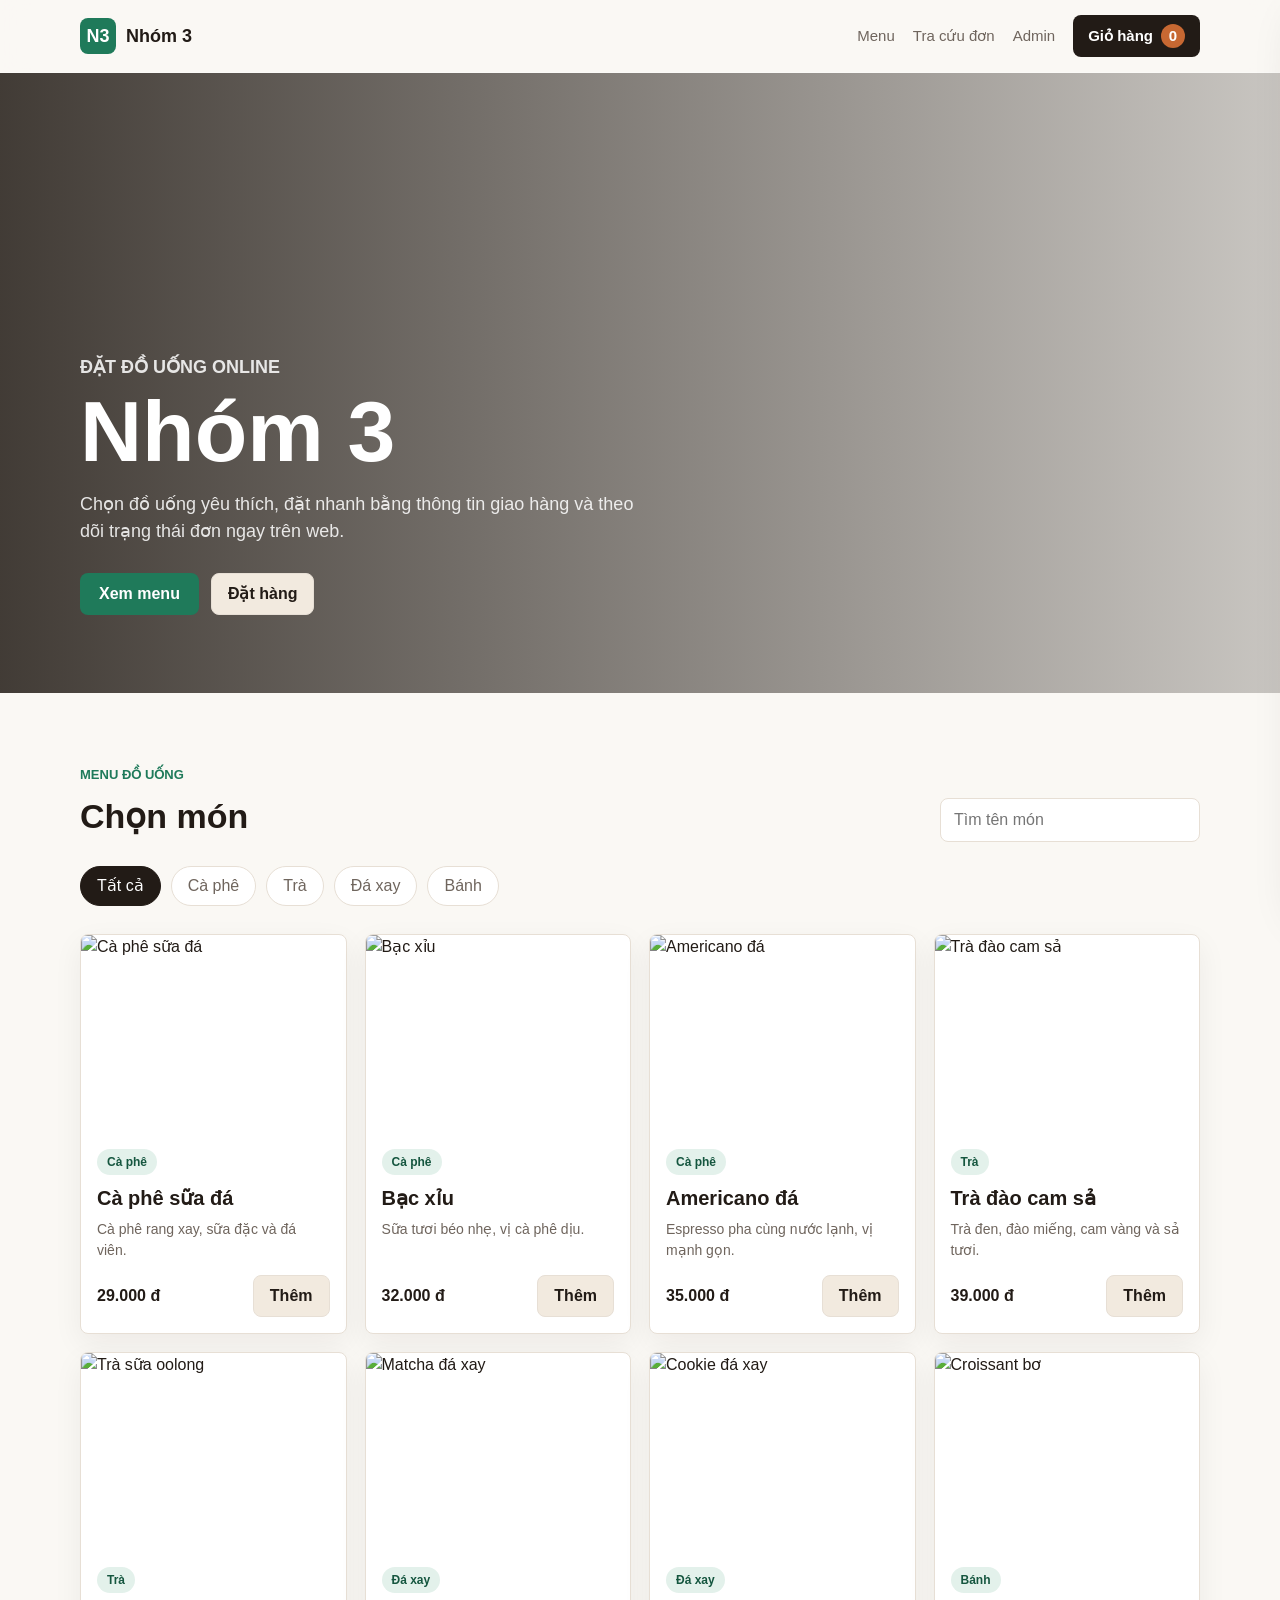
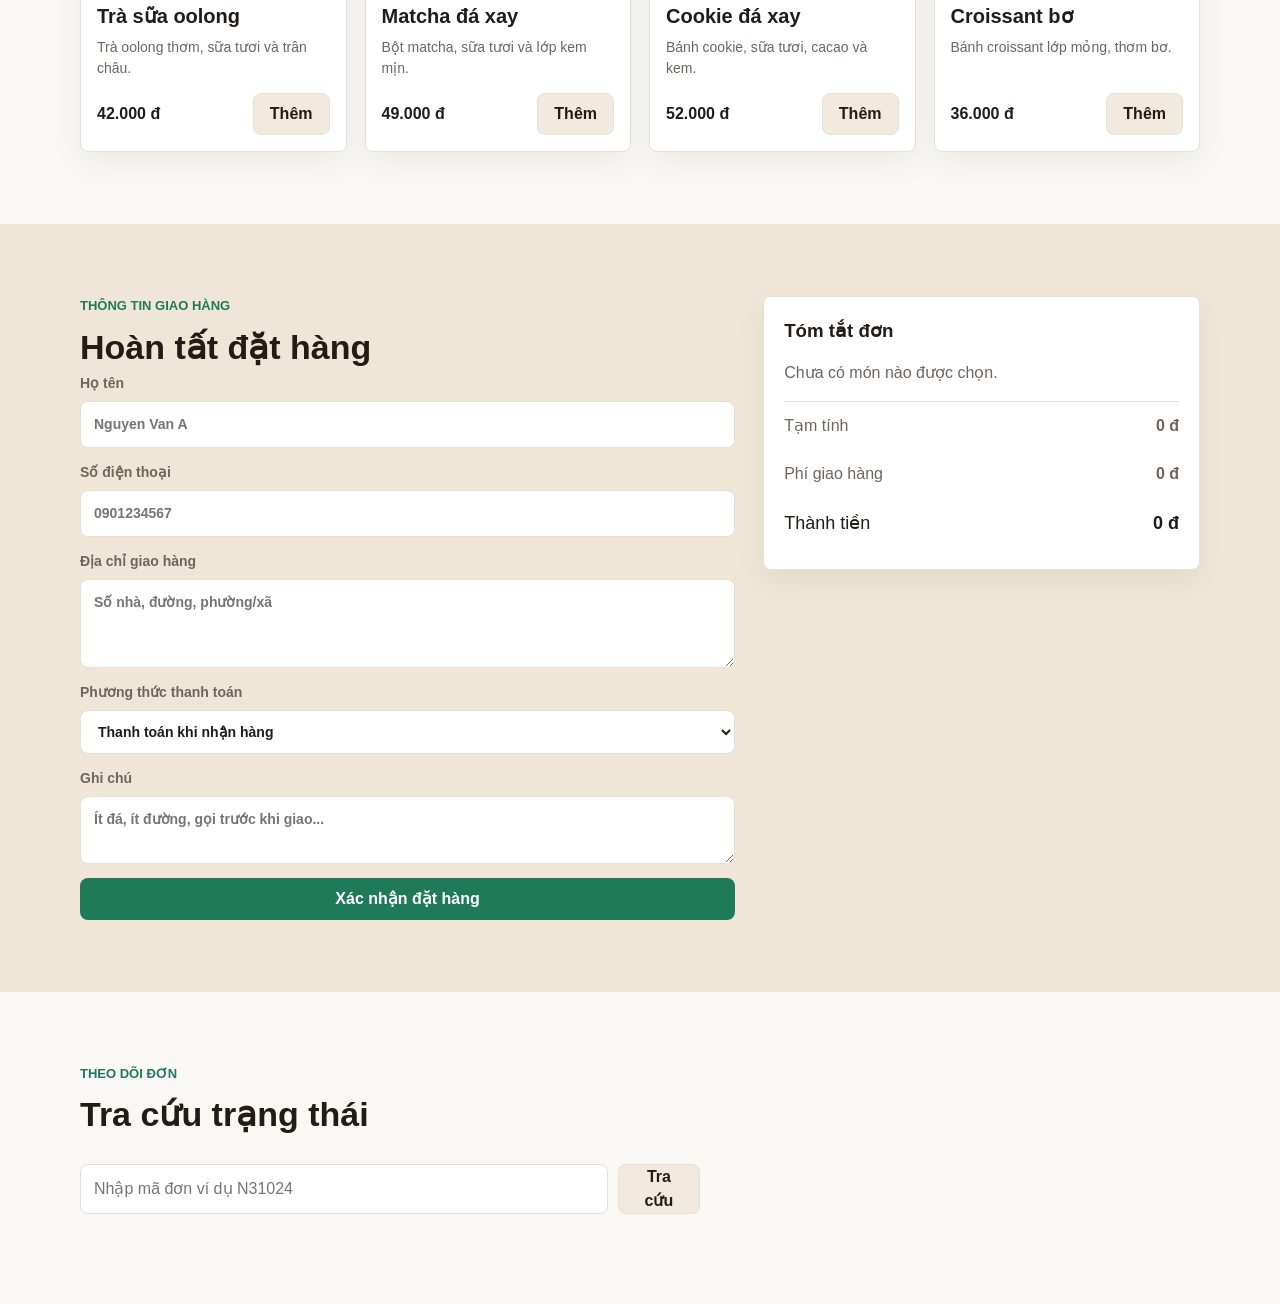
==== index.html @ b3cf177c "Frontend-Thien" ====
<!doctype html>
<html lang="vi">
  <head>
    <meta charset="UTF-8" />
    <meta name="viewport" content="width=device-width, initial-scale=1.0" />
    <title>Nhóm 3 - Đặt đồ uống cà phê</title>
    <link rel="stylesheet" href="styles.css" />
  </head>
  <body>
    <header class="site-header">
      <nav class="navbar">
        <a class="brand" href="#home" aria-label="Nhóm 3">
          <span class="brand-mark">N3</span>
          <span>Nhóm 3</span>
        </a>
        <div class="nav-actions">
          <a href="#menu">Menu</a>
          <a href="#tracking">Tra cứu đơn</a>
          <a href="admin.html">Admin</a>
          <button class="cart-button" id="openCart" type="button">
            Giỏ hàng
            <span id="cartCount">0</span>
          </button>
        </div>
      </nav>
    </header>

    <main>
      <section class="hero" id="home">
        <div class="hero-overlay"></div>
        <div class="hero-content">
          <p class="eyebrow">Đặt đồ uống online</p>
          <h1>Nhóm 3</h1>
          <p>
            Chọn đồ uống yêu thích, đặt nhanh bằng thông tin giao hàng và theo
            dõi trạng thái đơn ngay trên web.
          </p>
          <div class="hero-actions">
            <a class="primary-link" href="#menu">Xem menu</a>
            <a class="secondary-link" href="#checkout">Đặt hàng</a>
          </div>
        </div>
      </section>

      <section class="section shell" id="menu">
        <div class="section-heading">
          <div>
            <p class="eyebrow">Menu đồ uống</p>
            <h2>Chọn món</h2>
          </div>
          <div class="search-box">
            <input id="searchInput" type="search" placeholder="Tìm tên món" />
          </div>
        </div>

        <div class="category-tabs" id="categoryTabs"></div>
        <div class="product-grid" id="productGrid"></div>
      </section>

      <section class="section checkout-section" id="checkout">
        <div class="shell checkout-layout">
          <div>
            <p class="eyebrow">Thông tin giao hàng</p>
            <h2>Hoàn tất đặt hàng</h2>
            <form class="checkout-form" id="checkoutForm">
              <label>
                Họ tên
                <input name="customerName" required type="text" placeholder="Nguyen Van A" />
              </label>
              <label>
                Số điện thoại
                <input name="phone" required type="tel" placeholder="0901234567" />
              </label>
              <label>
                Địa chỉ giao hàng
                <textarea name="address" required rows="3" placeholder="Số nhà, đường, phường/xã"></textarea>
              </label>
              <label>
                Phương thức thanh toán
                <select name="paymentMethod">
                  <option value="COD">Thanh toán khi nhận hàng</option>
                  <option value="Chuyển khoản">Chuyển khoản</option>
                </select>
              </label>
              <label>
                Ghi chú
                <textarea name="note" rows="2" placeholder="Ít đá, ít đường, gọi trước khi giao..."></textarea>
              </label>
              <button class="primary-button" type="submit">Xác nhận đặt hàng</button>
            </form>
          </div>

          <aside class="order-summary">
            <h3>Tóm tắt đơn</h3>
            <div id="checkoutItems" class="summary-list"></div>
            <div class="summary-row">
              <span>Tạm tính</span>
              <strong id="subtotalText">0 d</strong>
            </div>
            <div class="summary-row">
              <span>Phí giao hàng</span>
              <strong id="shippingText">0 d</strong>
            </div>
            <div class="summary-row total">
              <span>Thành tiền</span>
              <strong id="totalText">0 d</strong>
            </div>
          </aside>
        </div>
      </section>

      <section class="section shell tracking-section" id="tracking">
        <div class="section-heading">
          <div>
            <p class="eyebrow">Theo dõi đơn</p>
            <h2>Tra cứu trạng thái</h2>
          </div>
        </div>
        <form class="tracking-form" id="trackingForm">
          <input name="orderCode" type="text" placeholder="Nhập mã đơn ví dụ N31024" />
          <button class="secondary-button" type="submit">Tra cứu</button>
        </form>
        <div id="trackingResult" class="tracking-result"></div>
      </section>
    </main>

    <aside class="cart-panel" id="cartPanel" aria-hidden="true">
      <div class="cart-header">
        <h2>Giỏ hàng</h2>
        <button class="icon-button" id="closeCart" type="button" aria-label="Đóng giỏ hàng">x</button>
      </div>
      <div class="cart-items" id="cartItems"></div>
      <div class="cart-footer">
        <div class="summary-row total">
          <span>Tổng tạm tính</span>
          <strong id="cartSubtotal">0 d</strong>
        </div>
        <a class="primary-link full" href="#checkout" id="checkoutLink">Đặt hàng</a>
      </div>
    </aside>
    <div class="backdrop" id="backdrop"></div>

    <div class="toast" id="toast"></div>

    <script src="data.js"></script>
    <script src="app.js"></script>
  </body>
</html>
---- styles.css ----
:root {
  --bg: #faf8f4;
  --surface: #ffffff;
  --ink: #221b16;
  --muted: #6f655d;
  --line: #e7dfd5;
  --accent: #1f7a5a;
  --accent-dark: #15563f;
  --warm: #c76832;
  --soft: #f2eadf;
  --danger: #b4483b;
  --shadow: 0 18px 45px rgba(41, 29, 20, 0.14);
}

* {
  box-sizing: border-box;
}

html {
  scroll-behavior: smooth;
}

body {
  margin: 0;
  background: var(--bg);
  color: var(--ink);
  font-family: Arial, Helvetica, sans-serif;
  line-height: 1.5;
}

a {
  color: inherit;
  text-decoration: none;
}

button,
input,
textarea,
select {
  font: inherit;
}

img {
  display: block;
  max-width: 100%;
}

.shell {
  width: min(1120px, calc(100% - 32px));
  margin: 0 auto;
}

.site-header {
  position: sticky;
  top: 0;
  z-index: 20;
  border-bottom: 1px solid rgba(255, 255, 255, 0.3);
  background: rgba(250, 248, 244, 0.88);
  backdrop-filter: blur(14px);
}

.navbar {
  width: min(1120px, calc(100% - 32px));
  min-height: 72px;
  margin: 0 auto;
  display: flex;
  align-items: center;
  justify-content: space-between;
  gap: 18px;
}

.brand {
  display: flex;
  align-items: center;
  gap: 10px;
  font-weight: 800;
  font-size: 18px;
}

.brand-mark {
  display: grid;
  width: 36px;
  height: 36px;
  place-items: center;
  border-radius: 8px;
  background: var(--accent);
  color: white;
}

.nav-actions {
  display: flex;
  align-items: center;
  gap: 18px;
  color: var(--muted);
  font-size: 15px;
}

.cart-button,
.primary-button,
.secondary-button,
.primary-link,
.secondary-link {
  display: inline-flex;
  align-items: center;
  justify-content: center;
  min-height: 42px;
  border-radius: 8px;
  border: 1px solid transparent;
  cursor: pointer;
  font-weight: 700;
}

.cart-button {
  gap: 8px;
  padding: 0 14px;
  color: white;
  background: var(--ink);
}

.cart-button span {
  min-width: 24px;
  height: 24px;
  display: grid;
  place-items: center;
  border-radius: 999px;
  background: var(--warm);
}

.primary-button,
.primary-link {
  padding: 0 18px;
  color: white;
  background: var(--accent);
}

.primary-button:hover,
.primary-link:hover {
  background: var(--accent-dark);
}

.secondary-button,
.secondary-link {
  padding: 0 16px;
  color: var(--ink);
  background: var(--soft);
  border-color: var(--line);
}

.hero {
  position: relative;
  min-height: 620px;
  display: flex;
  align-items: end;
  background:
    linear-gradient(90deg, rgba(25, 18, 12, 0.82), rgba(25, 18, 12, 0.22)),
    url("https://images.unsplash.com/photo-1509042239860-f550ce710b93?auto=format&fit=crop&w=1800&q=80")
      center/cover;
}

.hero-content {
  position: relative;
  z-index: 1;
  width: min(1120px, calc(100% - 32px));
  margin: 0 auto;
  padding: 0 0 78px;
  color: white;
}

.hero-content h1 {
  margin: 8px 0 14px;
  max-width: 650px;
  font-size: clamp(46px, 7vw, 86px);
  line-height: 0.98;
  letter-spacing: 0;
}

.hero-content p {
  max-width: 560px;
  color: rgba(255, 255, 255, 0.86);
  font-size: 18px;
}

.hero-actions {
  display: flex;
  flex-wrap: wrap;
  gap: 12px;
  margin-top: 28px;
}

.section {
  padding: 72px 0;
}

.section-heading {
  display: flex;
  align-items: end;
  justify-content: space-between;
  gap: 18px;
  margin-bottom: 24px;
}

.section-heading h2,
.checkout-section h2,
.admin-hero h1 {
  margin: 0;
  font-size: 34px;
  letter-spacing: 0;
}

.eyebrow {
  margin: 0 0 6px;
  color: var(--accent);
  font-size: 13px;
  font-weight: 800;
  letter-spacing: 0;
  text-transform: uppercase;
}

.search-box input,
label input,
label textarea,
label select,
.tracking-form input,
.admin-login input,
.section-heading select,
td select {
  width: 100%;
  border: 1px solid var(--line);
  border-radius: 8px;
  background: white;
  color: var(--ink);
  outline: none;
}

.search-box input,
.tracking-form input,
.section-heading select,
td select {
  min-height: 44px;
  padding: 0 13px;
}

.search-box {
  min-width: 260px;
}

.category-tabs {
  display: flex;
  gap: 10px;
  overflow-x: auto;
  padding-bottom: 10px;
}

.category-tabs button {
  min-height: 40px;
  padding: 0 16px;
  border: 1px solid var(--line);
  border-radius: 999px;
  background: white;
  color: var(--muted);
  cursor: pointer;
  white-space: nowrap;
}

.category-tabs button.active {
  color: white;
  background: var(--ink);
  border-color: var(--ink);
}

.product-grid {
  display: grid;
  grid-template-columns: repeat(4, minmax(0, 1fr));
  gap: 18px;
  margin-top: 18px;
}

.product-card {
  min-height: 390px;
  display: flex;
  flex-direction: column;
  overflow: hidden;
  border: 1px solid var(--line);
  border-radius: 8px;
  background: var(--surface);
  box-shadow: 0 10px 30px rgba(35, 23, 14, 0.06);
}

.product-card img {
  width: 100%;
  aspect-ratio: 4 / 3;
  object-fit: cover;
}

.product-content {
  flex: 1;
  display: flex;
  flex-direction: column;
  justify-content: space-between;
  gap: 14px;
  padding: 16px;
}

.product-content h3 {
  margin: 8px 0 6px;
  font-size: 20px;
}

.product-content p {
  margin: 0;
  color: var(--muted);
  font-size: 14px;
}

.pill,
.status-badge {
  display: inline-flex;
  align-items: center;
  min-height: 26px;
  padding: 0 10px;
  border-radius: 999px;
  color: var(--accent-dark);
  background: #e3f1eb;
  font-size: 12px;
  font-weight: 800;
}

.product-bottom,
.summary-row,
.summary-item,
.cart-item,
.tracking-card {
  display: flex;
  align-items: center;
  justify-content: space-between;
  gap: 14px;
}

.checkout-section {
  background: #efe6d8;
}

.checkout-layout {
  display: grid;
  grid-template-columns: minmax(0, 1.2fr) minmax(320px, 0.8fr);
  gap: 28px;
  align-items: start;
}

.checkout-form,
.admin-login {
  display: grid;
  gap: 14px;
}

label {
  display: grid;
  gap: 7px;
  color: var(--muted);
  font-size: 14px;
  font-weight: 700;
}

label input,
label textarea,
label select,
.admin-login input {
  padding: 12px 13px;
}

.order-summary,
.admin-section,
.stat-card {
  border: 1px solid var(--line);
  border-radius: 8px;
  background: var(--surface);
  box-shadow: 0 10px 30px rgba(35, 23, 14, 0.06);
}

.order-summary {
  position: sticky;
  top: 96px;
  padding: 20px;
}

.order-summary h3 {
  margin: 0 0 16px;
}

.summary-list {
  display: grid;
  gap: 10px;
  padding-bottom: 16px;
  border-bottom: 1px solid var(--line);
}

.summary-row {
  padding: 12px 0;
  color: var(--muted);
}

.summary-row.total {
  color: var(--ink);
  font-size: 18px;
}

.tracking-form {
  display: flex;
  gap: 10px;
  max-width: 620px;
}

.tracking-result {
  margin-top: 18px;
}

.tracking-card {
  max-width: 620px;
  padding: 18px;
  border: 1px solid var(--line);
  border-radius: 8px;
  background: white;
}

.cart-panel {
  position: fixed;
  top: 0;
  right: 0;
  z-index: 40;
  width: min(420px, 100%);
  height: 100dvh;
  display: flex;
  flex-direction: column;
  background: white;
  box-shadow: var(--shadow);
  transform: translateX(105%);
  transition: transform 0.2s ease;
}

.cart-panel.open {
  transform: translateX(0);
}

.cart-header,
.cart-footer {
  padding: 18px;
  border-bottom: 1px solid var(--line);
}

.cart-footer {
  margin-top: auto;
  border-top: 1px solid var(--line);
  border-bottom: 0;
}

.cart-header {
  display: flex;
  align-items: center;
  justify-content: space-between;
}

.cart-header h2 {
  margin: 0;
}

.icon-button {
  width: 38px;
  height: 38px;
  border: 1px solid var(--line);
  border-radius: 8px;
  background: white;
  cursor: pointer;
}

.cart-items {
  display: grid;
  gap: 12px;
  padding: 18px;
  overflow: auto;
}

.cart-item {
  padding: 14px;
  border: 1px solid var(--line);
  border-radius: 8px;
}

.cart-item span {
  display: block;
  color: var(--muted);
  font-size: 13px;
}

.quantity-control {
  display: grid;
  grid-template-columns: 34px 30px 34px;
  align-items: center;
  text-align: center;
}

.quantity-control button {
  height: 34px;
  border: 1px solid var(--line);
  border-radius: 8px;
  background: var(--soft);
  cursor: pointer;
}

.full {
  width: 100%;
}

.backdrop {
  position: fixed;
  inset: 0;
  z-index: 30;
  background: rgba(20, 14, 10, 0.38);
  opacity: 0;
  pointer-events: none;
  transition: opacity 0.2s ease;
}

.backdrop.show {
  opacity: 1;
  pointer-events: auto;
}

.toast {
  position: fixed;
  right: 18px;
  bottom: 18px;
  z-index: 60;
  max-width: min(360px, calc(100% - 36px));
  padding: 14px 16px;
  border-radius: 8px;
  color: white;
  background: var(--ink);
  box-shadow: var(--shadow);
  transform: translateY(18px);
  opacity: 0;
  pointer-events: none;
  transition: 0.2s ease;
}

.toast.show {
  transform: translateY(0);
  opacity: 1;
}

.empty-text {
  margin: 0;
  color: var(--muted);
}

.admin-main {
  padding: 34px 0 72px;
}

.admin-hero {
  display: grid;
  grid-template-columns: 1fr minmax(280px, 420px);
  gap: 24px;
  align-items: end;
  margin-bottom: 24px;
}

.admin-login {
  padding: 18px;
  border: 1px solid var(--line);
  border-radius: 8px;
  background: white;
}

.stats-grid {
  display: grid;
  grid-template-columns: repeat(3, 1fr);
  gap: 16px;
  margin-bottom: 24px;
}

.stat-card {
  padding: 18px;
}

.stat-card span {
  color: var(--muted);
  font-size: 14px;
}

.stat-card strong {
  display: block;
  margin-top: 8px;
  font-size: 26px;
}

.admin-section {
  margin-top: 24px;
  padding: 20px;
}

.table-wrap {
  overflow-x: auto;
}

table {
  width: 100%;
  border-collapse: collapse;
  min-width: 760px;
}

th,
td {
  padding: 14px 12px;
  border-bottom: 1px solid var(--line);
  text-align: left;
  vertical-align: middle;
}

th {
  color: var(--muted);
  font-size: 13px;
  text-transform: uppercase;
}

tr:last-child td {
  border-bottom: 0;
}

@media (max-width: 900px) {
  .nav-actions {
    gap: 10px;
    font-size: 14px;
  }

  .product-grid {
    grid-template-columns: repeat(2, minmax(0, 1fr));
  }

  .checkout-layout,
  .admin-hero,
  .stats-grid {
    grid-template-columns: 1fr;
  }

  .order-summary {
    position: static;
  }
}

@media (max-width: 640px) {
  .navbar {
    align-items: flex-start;
    flex-direction: column;
    padding: 14px 0;
  }

  .nav-actions {
    width: 100%;
    flex-wrap: wrap;
  }

  .hero {
    min-height: 560px;
  }

  .section {
    padding: 52px 0;
  }

  .section-heading {
    align-items: stretch;
    flex-direction: column;
  }

  .search-box {
    min-width: 0;
  }

  .product-grid {
    grid-template-columns: 1fr;
  }

  .tracking-form {
    flex-direction: column;
  }
}
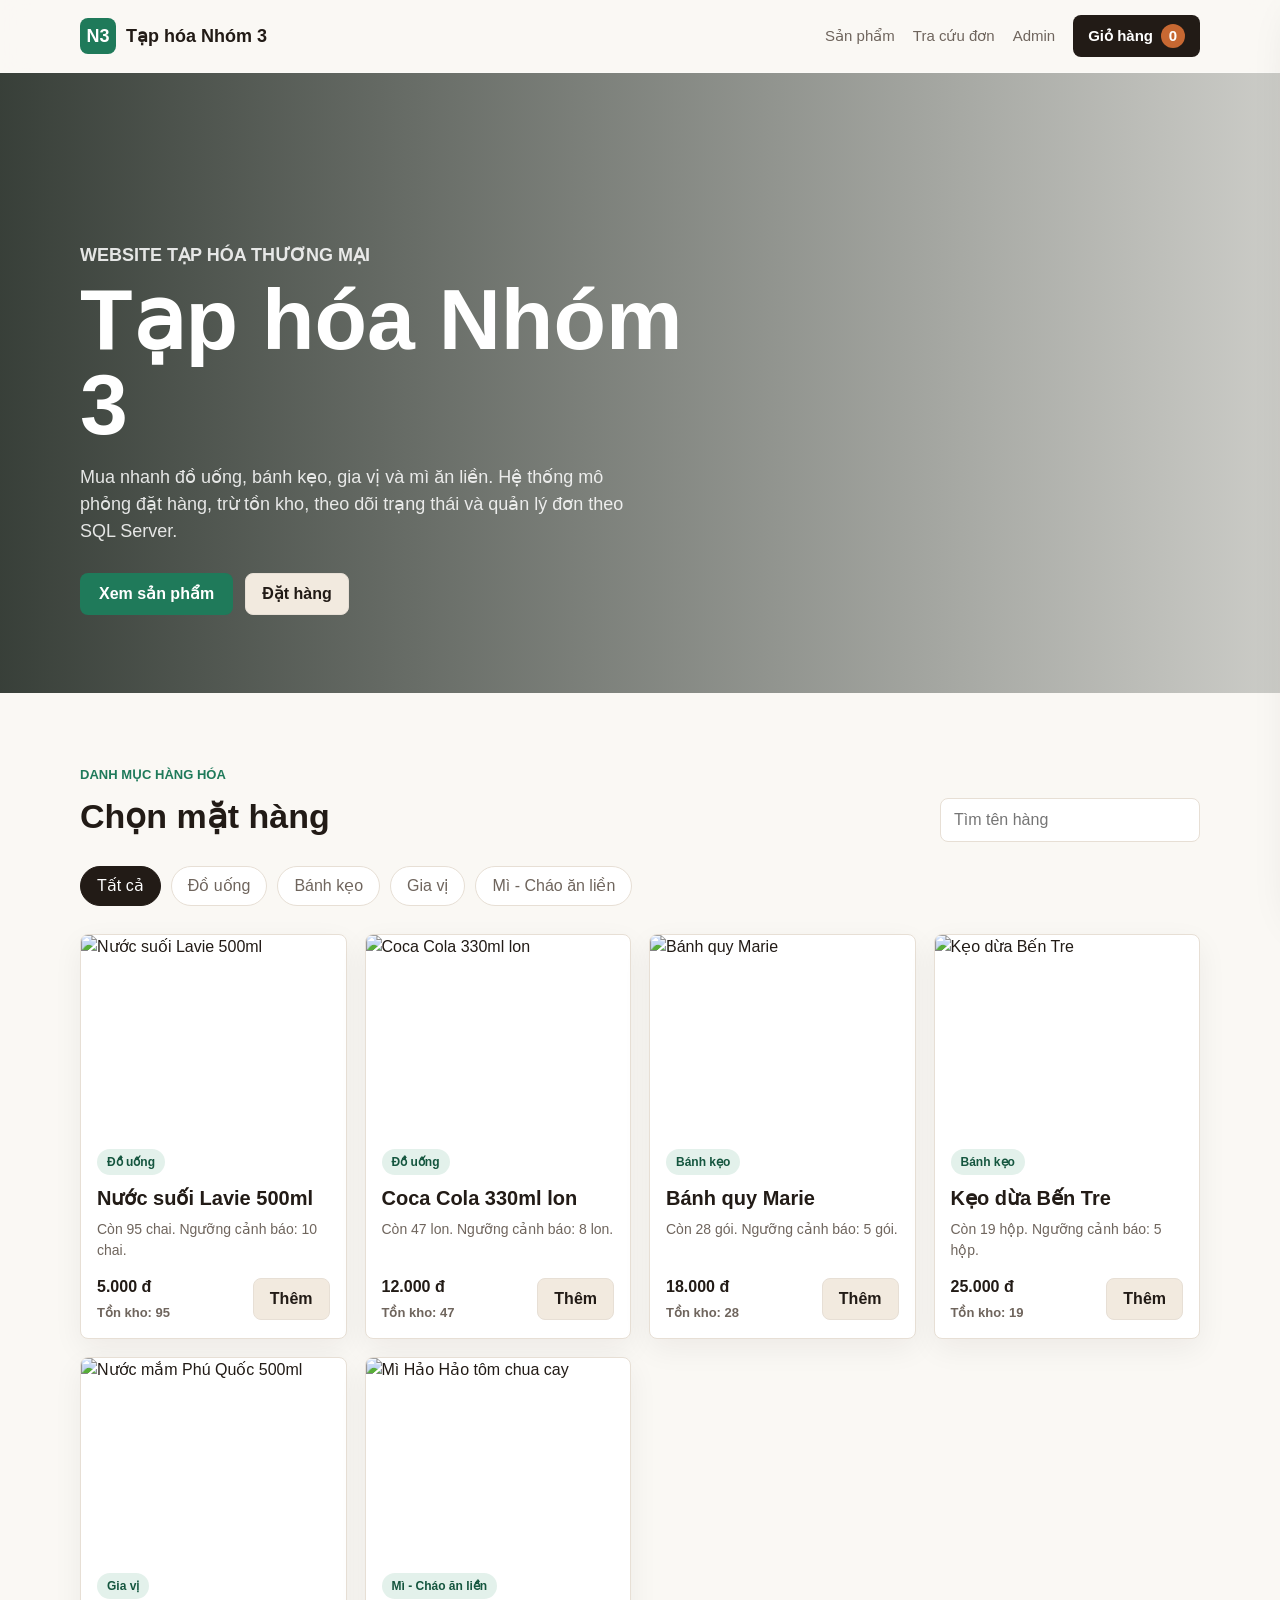
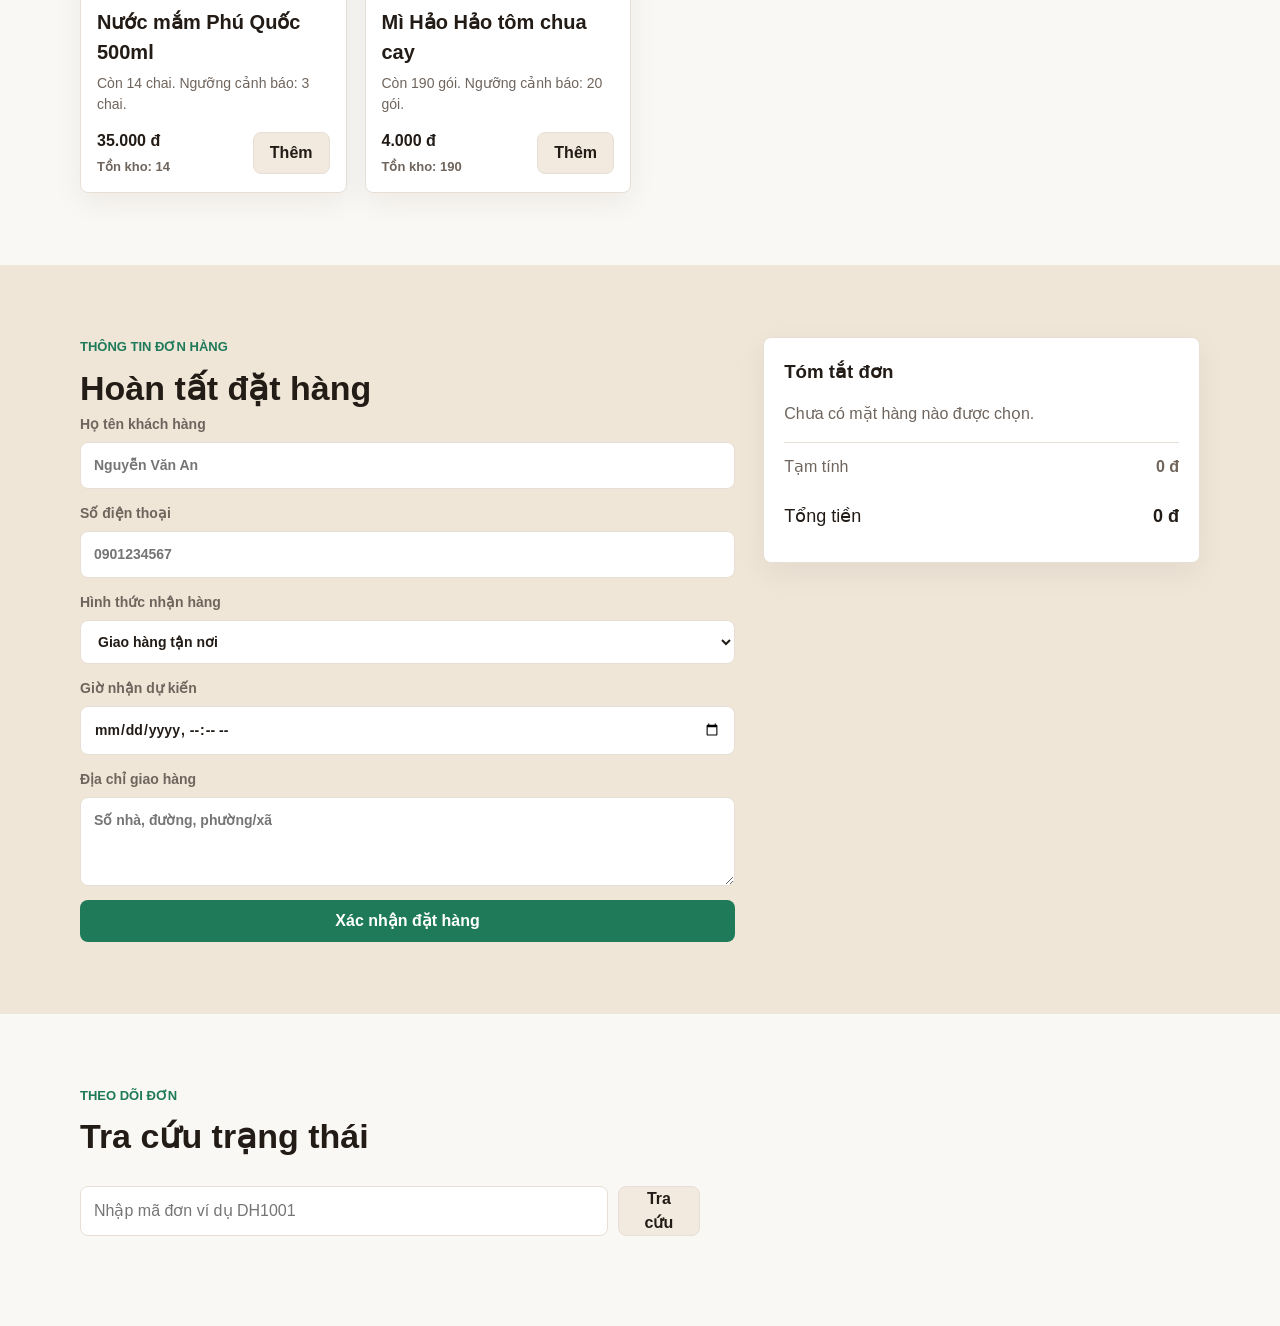
==== commit 3519f0c3: "Thien Frontend 2" ====
--- a/index.html
+++ b/index.html
@@ -3,18 +3,18 @@
   <head>
     <meta charset="UTF-8" />
     <meta name="viewport" content="width=device-width, initial-scale=1.0" />
-    <title>Nhóm 3 - Đặt đồ uống cà phê</title>
+    <title>Tạp hóa Nhóm 3 - Đặt hàng online</title>
     <link rel="stylesheet" href="styles.css" />
   </head>
   <body>
     <header class="site-header">
       <nav class="navbar">
-        <a class="brand" href="#home" aria-label="Nhóm 3">
+        <a class="brand" href="#home" aria-label="Tạp hóa Nhóm 3">
           <span class="brand-mark">N3</span>
-          <span>Nhóm 3</span>
+          <span>Tạp hóa Nhóm 3</span>
         </a>
         <div class="nav-actions">
-          <a href="#menu">Menu</a>
+          <a href="#products">Sản phẩm</a>
           <a href="#tracking">Tra cứu đơn</a>
           <a href="admin.html">Admin</a>
           <button class="cart-button" id="openCart" type="button">
@@ -26,30 +26,29 @@
     </header>
 
     <main>
-      <section class="hero" id="home">
-        <div class="hero-overlay"></div>
+      <section class="hero grocery-hero" id="home">
         <div class="hero-content">
-          <p class="eyebrow">Đặt đồ uống online</p>
-          <h1>Nhóm 3</h1>
+          <p class="eyebrow">Website tạp hóa thương mại</p>
+          <h1>Tạp hóa Nhóm 3</h1>
           <p>
-            Chọn đồ uống yêu thích, đặt nhanh bằng thông tin giao hàng và theo
-            dõi trạng thái đơn ngay trên web.
+            Mua nhanh đồ uống, bánh kẹo, gia vị và mì ăn liền. Hệ thống mô phỏng
+            đặt hàng, trừ tồn kho, theo dõi trạng thái và quản lý đơn theo SQL Server.
           </p>
           <div class="hero-actions">
-            <a class="primary-link" href="#menu">Xem menu</a>
+            <a class="primary-link" href="#products">Xem sản phẩm</a>
             <a class="secondary-link" href="#checkout">Đặt hàng</a>
           </div>
         </div>
       </section>
 
-      <section class="section shell" id="menu">
+      <section class="section shell" id="products">
         <div class="section-heading">
           <div>
-            <p class="eyebrow">Menu đồ uống</p>
-            <h2>Chọn món</h2>
+            <p class="eyebrow">Danh mục hàng hóa</p>
+            <h2>Chọn mặt hàng</h2>
           </div>
           <div class="search-box">
-            <input id="searchInput" type="search" placeholder="Tìm tên món" />
+            <input id="searchInput" type="search" placeholder="Tìm tên hàng" />
           </div>
         </div>
 
@@ -60,31 +59,31 @@
       <section class="section checkout-section" id="checkout">
         <div class="shell checkout-layout">
           <div>
-            <p class="eyebrow">Thông tin giao hàng</p>
+            <p class="eyebrow">Thông tin đơn hàng</p>
             <h2>Hoàn tất đặt hàng</h2>
             <form class="checkout-form" id="checkoutForm">
               <label>
-                Họ tên
-                <input name="customerName" required type="text" placeholder="Nguyen Van A" />
+                Họ tên khách hàng
+                <input name="customerName" required type="text" placeholder="Nguyễn Văn An" />
               </label>
               <label>
                 Số điện thoại
                 <input name="phone" required type="tel" placeholder="0901234567" />
               </label>
               <label>
-                Địa chỉ giao hàng
-                <textarea name="address" required rows="3" placeholder="Số nhà, đường, phường/xã"></textarea>
-              </label>
-              <label>
-                Phương thức thanh toán
-                <select name="paymentMethod">
-                  <option value="COD">Thanh toán khi nhận hàng</option>
-                  <option value="Chuyển khoản">Chuyển khoản</option>
+                Hình thức nhận hàng
+                <select name="receiveType" id="receiveType">
+                  <option value="giao_hang">Giao hàng tận nơi</option>
+                  <option value="tu_den">Khách tự đến lấy</option>
                 </select>
               </label>
               <label>
-                Ghi chú
-                <textarea name="note" rows="2" placeholder="Ít đá, ít đường, gọi trước khi giao..."></textarea>
+                Giờ nhận dự kiến
+                <input name="receiveTime" type="datetime-local" />
+              </label>
+              <label id="addressField">
+                Địa chỉ giao hàng
+                <textarea name="address" rows="3" placeholder="Số nhà, đường, phường/xã"></textarea>
               </label>
               <button class="primary-button" type="submit">Xác nhận đặt hàng</button>
             </form>
@@ -95,15 +94,11 @@
             <div id="checkoutItems" class="summary-list"></div>
             <div class="summary-row">
               <span>Tạm tính</span>
-              <strong id="subtotalText">0 d</strong>
-            </div>
-            <div class="summary-row">
-              <span>Phí giao hàng</span>
-              <strong id="shippingText">0 d</strong>
+              <strong id="subtotalText">0 đ</strong>
             </div>
             <div class="summary-row total">
-              <span>Thành tiền</span>
-              <strong id="totalText">0 d</strong>
+              <span>Tổng tiền</span>
+              <strong id="totalText">0 đ</strong>
             </div>
           </aside>
         </div>
@@ -117,7 +112,7 @@
           </div>
         </div>
         <form class="tracking-form" id="trackingForm">
-          <input name="orderCode" type="text" placeholder="Nhập mã đơn ví dụ N31024" />
+          <input name="orderCode" type="text" placeholder="Nhập mã đơn ví dụ DH1001" />
           <button class="secondary-button" type="submit">Tra cứu</button>
         </form>
         <div id="trackingResult" class="tracking-result"></div>
@@ -133,13 +128,12 @@
       <div class="cart-footer">
         <div class="summary-row total">
           <span>Tổng tạm tính</span>
-          <strong id="cartSubtotal">0 d</strong>
+          <strong id="cartSubtotal">0 đ</strong>
         </div>
         <a class="primary-link full" href="#checkout" id="checkoutLink">Đặt hàng</a>
       </div>
     </aside>
     <div class="backdrop" id="backdrop"></div>
-
     <div class="toast" id="toast"></div>
 
     <script src="data.js"></script>
--- a/styles.css
+++ b/styles.css
@@ -146,6 +146,12 @@
   border-color: var(--line);
 }
 
+.secondary-button:disabled {
+  cursor: not-allowed;
+  color: var(--muted);
+  background: #eee9e2;
+}
+
 .hero {
   position: relative;
   min-height: 620px;
@@ -154,6 +160,13 @@
   background:
     linear-gradient(90deg, rgba(25, 18, 12, 0.82), rgba(25, 18, 12, 0.22)),
     url("https://images.unsplash.com/photo-1509042239860-f550ce710b93?auto=format&fit=crop&w=1800&q=80")
+      center/cover;
+}
+
+.grocery-hero {
+  background:
+    linear-gradient(90deg, rgba(19, 28, 21, 0.84), rgba(19, 28, 21, 0.2)),
+    url("https://images.unsplash.com/photo-1542838132-92c53300491e?auto=format&fit=crop&w=1800&q=80")
       center/cover;
 }
 
@@ -336,6 +349,21 @@
   gap: 14px;
 }
 
+.product-bottom > div {
+  display: grid;
+  gap: 4px;
+}
+
+.stock-text {
+  color: var(--muted);
+  font-size: 13px;
+  font-weight: 700;
+}
+
+.stock-warning {
+  color: var(--danger);
+}
+
 .checkout-section {
   background: #efe6d8;
 }
@@ -573,7 +601,7 @@
 
 .stats-grid {
   display: grid;
-  grid-template-columns: repeat(3, 1fr);
+  grid-template-columns: repeat(4, 1fr);
   gap: 16px;
   margin-bottom: 24px;
 }
@@ -626,6 +654,43 @@
   border-bottom: 0;
 }
 
+.muted-cell {
+  color: var(--muted);
+  font-size: 13px;
+}
+
+.low-stock-row {
+  background: #fff7ed;
+}
+
+.warning-list {
+  display: grid;
+  gap: 12px;
+}
+
+.warning-item {
+  display: flex;
+  align-items: center;
+  justify-content: space-between;
+  gap: 16px;
+  padding: 14px;
+  border: 1px solid #f0c8a8;
+  border-radius: 8px;
+  background: #fff7ed;
+}
+
+.warning-item strong,
+.warning-item span {
+  display: block;
+}
+
+.warning-item span,
+.warning-item p {
+  margin: 0;
+  color: var(--muted);
+  font-size: 14px;
+}
+
 @media (max-width: 900px) {
   .nav-actions {
     gap: 10px;
